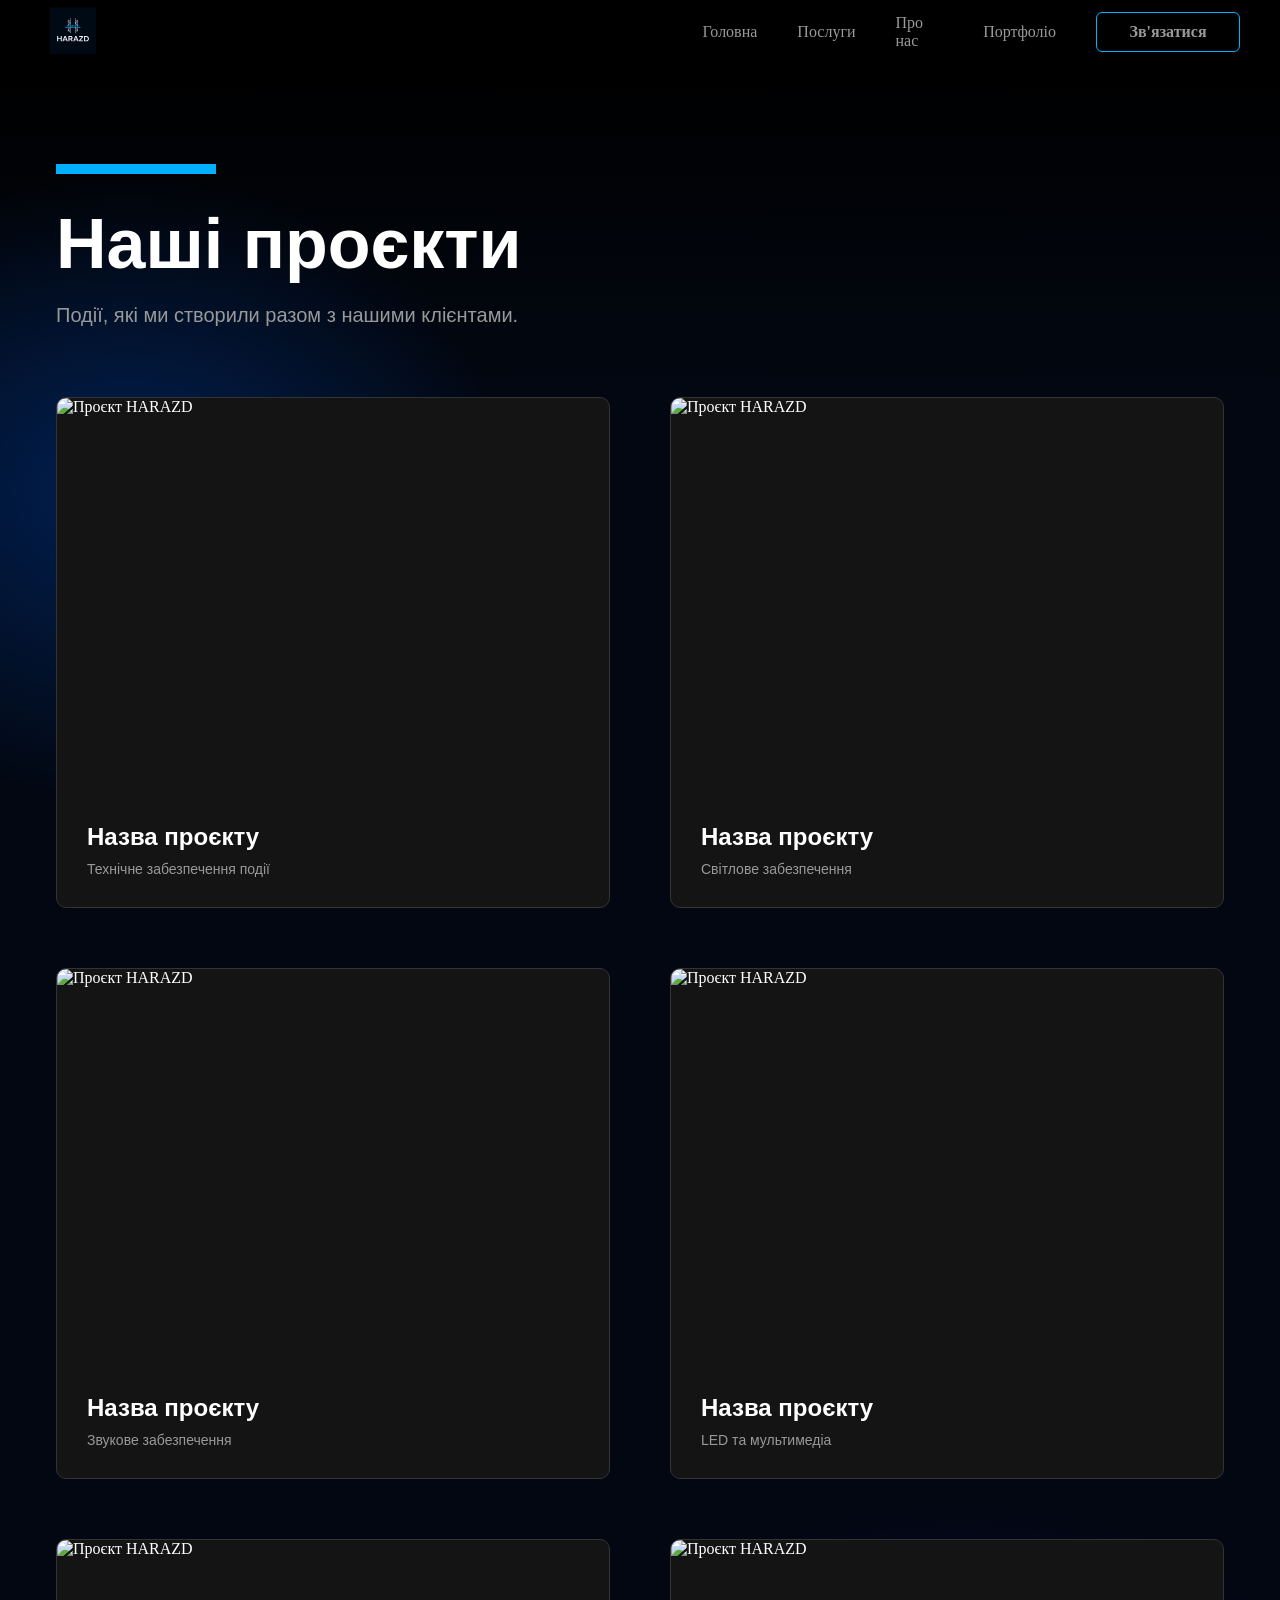
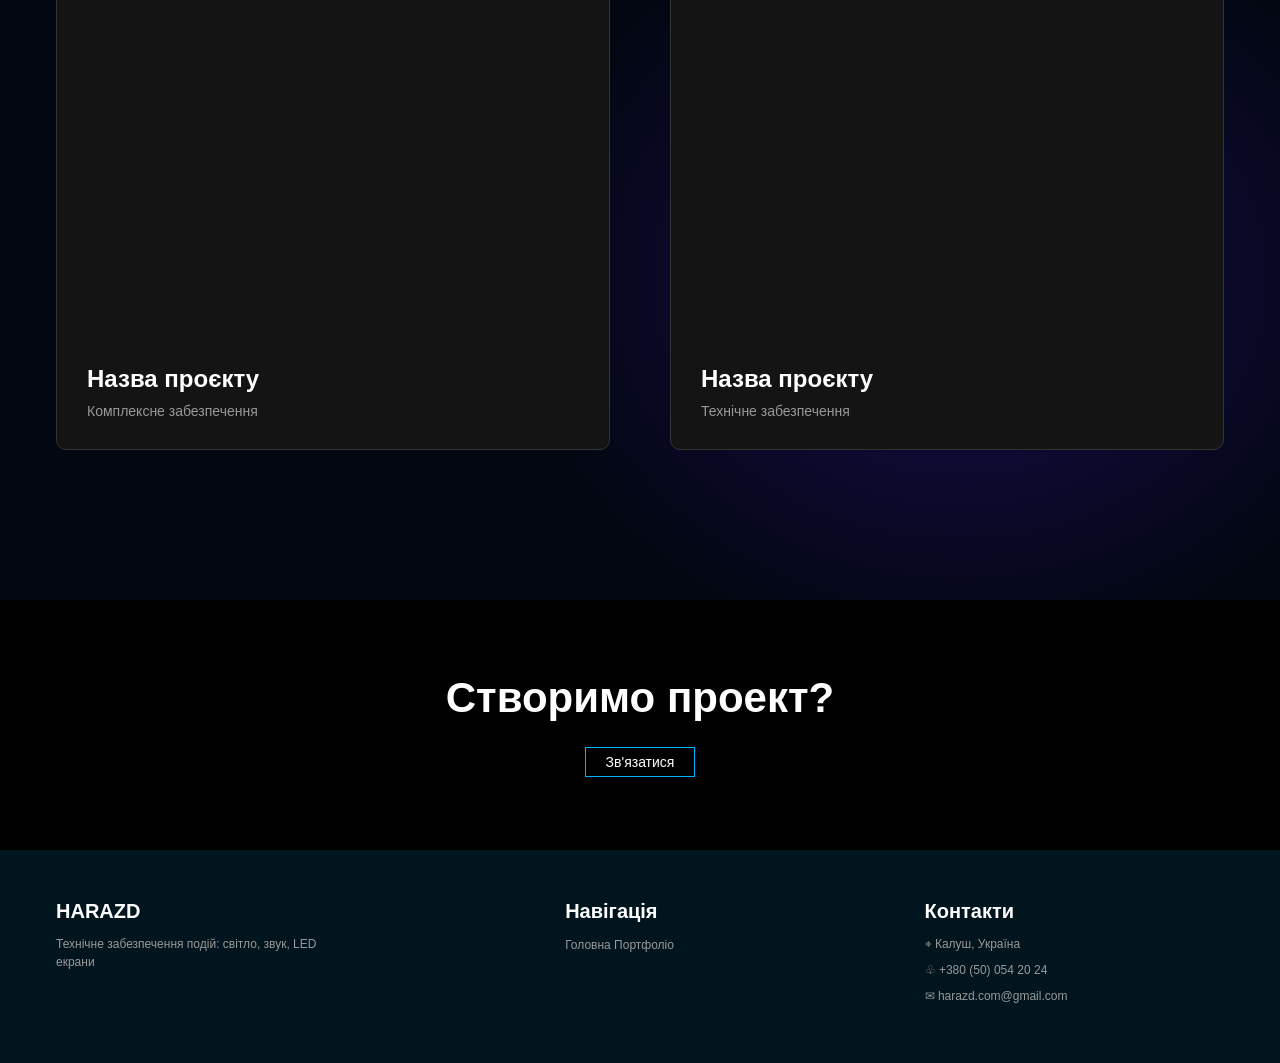
==== portfolio.html @ 04fc7a78 "Створений сайт" ====
<!DOCTYPE html>
<html lang="uk">

<head>
    <meta charset="UTF-8">
    <meta name="viewport" content="width=device-width, initial-scale=1.0">

    <title>Портфоліо</title>

    <link rel="stylesheet" href="css/index.css">
    <link rel="stylesheet" href="css/portfolio.css">
</head>

<body>
    <button class="nav__burger" aria-label="Відкрити меню">
    ☰
    </button>

    <nav class="nav">

        <div class="nav__container">

            <a href="index.html">
                <img
                    src="/img/logo/Harazdlog.svg"
                    alt="HARAZD"
                    class="logo">
            </a>


            <div class="nav__links">

                <a href="index.html">Головна</a>

                <a href="index.html#services">
                    Послуги
                </a>

                <a href="index.html#about">
                    Про нас
                </a>

                <a href="portfolio.html">
                    Портфоліо
                </a>

                <a
                    href="index.html#contact"
                    class="nav__button">
                    Зв'язатися
                </a>

            </div>

        </div>

    </nav>


    <main class="Portfolio">

        <div class="Portfolio__header">

            <div id="blueLine"></div>

            <h1>Наші проєкти</h1>

            <p>
                Події, які ми створили разом
                з нашими клієнтами.
            </p>

        </div>


        <div class="Portfolio__grid">


            <article class="Portfolio__card">

                <div class="Portfolio__image">

                    <img
                        src="/img/portfolio/project1.jpg"
                        alt="Проєкт HARAZD">

                </div>

                <div class="Portfolio__info">

                    <h2>Назва проєкту</h2>

                    <p>
                        Технічне забезпечення події
                    </p>

                </div>

            </article>


            <article class="Portfolio__card">

                <div class="Portfolio__image">

                    <img
                        src="/img/portfolio/project2.jpg"
                        alt="Проєкт HARAZD">

                </div>

                <div class="Portfolio__info">

                    <h2>Назва проєкту</h2>

                    <p>
                        Світлове забезпечення
                    </p>

                </div>

            </article>


            <article class="Portfolio__card">

                <div class="Portfolio__image">

                    <img
                        src="/img/portfolio/project3.jpg"
                        alt="Проєкт HARAZD">

                </div>

                <div class="Portfolio__info">

                    <h2>Назва проєкту</h2>

                    <p>
                        Звукове забезпечення
                    </p>

                </div>

            </article>


            <article class="Portfolio__card">

                <div class="Portfolio__image">

                    <img
                        src="/img/portfolio/project4.jpg"
                        alt="Проєкт HARAZD">

                </div>

                <div class="Portfolio__info">

                    <h2>Назва проєкту</h2>

                    <p>
                        LED та мультимедіа
                    </p>

                </div>

            </article>


            <article class="Portfolio__card">

                <div class="Portfolio__image">

                    <img
                        src="/img/portfolio/project5.jpg"
                        alt="Проєкт HARAZD">

                </div>

                <div class="Portfolio__info">

                    <h2>Назва проєкту</h2>

                    <p>
                        Комплексне забезпечення
                    </p>

                </div>

            </article>


            <article class="Portfolio__card">

                <div class="Portfolio__image">

                    <img
                        src="/img/portfolio/project6.jpg"
                        alt="Проєкт HARAZD">

                </div>

                <div class="Portfolio__info">

                    <h2>Назва проєкту</h2>

                    <p>
                        Технічне забезпечення
                    </p>

                </div>

            </article>

        </div>

    </main>


    <section class="CTA">

        <h1>Створимо проект?</h1>

        <button>
            Зв'язатися
        </button>

    </section>


    <footer class="Footer">

        <div class="Footer__column Footer__brand">

            <h2>HARAZD</h2>

            <p>
                Технічне забезпечення подій:
                світло, звук, LED екрани
            </p>

        </div>


        <div class="Footer__column">

            <h2>Навігація</h2>

            <a href="index.html">
                Головна
            </a>

            <a href="portfolio.html">
                Портфоліо
            </a>

        </div>


        <div class="Footer__column">

            <h2>Контакти</h2>

            <p>⌖ Калуш, Україна</p>

            <p>♧ +380 (50) 054 20 24</p>

            <p>✉ harazd.com@gmail.com</p>

        </div>

    </footer>


    <script src="js/tech.js"></script>
</body>

</html>
---- css/index.css ----
* {
    box-sizing: border-box;
}

html, body {
    margin: 0;
    padding: 0;
}
.nav {
    width: 100%;
    height: 64px;
    position: sticky;
    top: 0;
    z-index: 100;
}

.nav__container {
    max-width:100%;
    height: 100%;
    margin: 0 auto;
    padding: 0 40px;

    background-color: #000000;

    display: flex;  
    align-items: center;
    justify-content: space-between;
}

.logo {
    display: block;
    width: 10%;
    height: 130%;
}

.nav__links {
    display: flex;
    align-items: center;
    gap: 40px;
    font-family:'Times New Roman', Times, serif;
}

.nav__links a{
    color: #999999;
    text-decoration: none;
}

.nav__links a:hover{
    color:#ffffff;
}

.nav__button {
    width: 164px;
    height: 40px;

    display: flex;
    align-items: center;
    justify-content: center;

    border: 1px solid #01B0FF;
    border-radius: 6px;

    color: #FFF;
    font-family: Inter;
    font-size: 16px;
    font-style: normal;
    font-weight: 600;
    line-height: normal;

    text-decoration: none;
    background-color: rgba(0,0,0,0);
}

.nav__button:hover{background-color: #01B0FF;}

.Main {
    position: relative;
    width: 100%;
    height: calc(100vh - 64px);
    overflow: hidden;
}

.Main video {
    position: absolute;
    top: 0;
    left: 0;

    width: 100%;
    height: 100%;

    object-fit: cover;
    z-index: 0;
}

.Main::before {
    content: "";
    position: absolute;
    inset: 0;

    background: rgba(0, 0, 0, 0.5);

    z-index: 1;
}

.Main__content {
      position: relative;
    z-index: 2;

    height: 100%;

    display: flex;
    flex-direction: column;
    justify-content: center;
    align-items: flex-start;

    padding-left: 56px;
}

.Main__h1{
     color: #FFF;
    font-family: Inter;
    font-size: 120px;
    font-weight: 600;
    line-height: 1;

    margin: 0 0 30px 0;
}

.Main__p{
     color: #CFCFCF;
    font-family: Inter;
    font-size: 40px;
    font-weight: 600;
    line-height: 1.2;

    margin: 0 0 40px 0;
}

.Main__buttons{
    display: flex;
    align-items: center;
    gap: 100px;
}

#button__ourProject{
    width: 180px;
    height: 60px;
    background: #01B0FF;
    color: #FFF;
    font-family: Inter;
    font-size: 16px;
    font-style: normal;
    font-weight: 600;
    line-height: normal;
}

#button__ourProject:hover{
    box-shadow: 0 0 20px rgba(1, 176, 255, 0.8);
}

#button__mainContact{
width: 180px;
height: 60px;
border: 1px solid #999;
    border-radius: 6px;

    color: #FFF;
    font-family: Inter;
    font-size: 16px;
    font-style: normal;
    font-weight: 600;
    line-height: normal;

    text-decoration: none;
    background-color: rgba(0,0,0,0);
}

#button__mainContact:hover{
  border: 1px solid #01B0FF;
}

.OurProject{
    width: 100%;
    height: auto;

    padding: 100px 0 150px;

    background: linear-gradient(0deg, rgba(0, 0, 0, 0.90) 0%, rgba(0, 0, 0, 0.90) 100%), #01B0FF;
}

.OurProject .section__cards{
    grid-template-columns: repeat(3,1fr);
    grid-template-rows: repeat(2,1fr);
}

.section__text{
    display:flex;
    width: 100%;
    align-items: center;
    justify-content: space-between;
}

.section__text h1{
    text-align: right;
    margin-right: 41px;

    color: #FFF; 
    font-family: Inter;
    font-size: 70px;
    font-style: normal;
    font-weight: 600;
    line-height: normal;
}

.section__text a{
    text-align: left;
    margin-left: 59px;

    color: #999;
    font-family: Inter;
    font-size: 32px;
    font-style: normal;
    font-weight: 600;
    line-height: normal;
    text-decoration: none;
}

.section__cards {
    display: grid;
    gap: 59px;
    align-items: center;
    justify-items: center;
}

.section__cards div{
    width: 400px;
    height: 450px;

    border-radius: 10px;
    border: 1px solid #FFF;
    background: #141414;
}

.section__cards img {
    width: 400px;
    height: 300px;
    aspect-ratio: 4/3;
    border-radius: 10px 10px 0 0;
    border: 1px solid #FFF;
}

.section__cards h1{
    color: #FFF;
    font-family: Inter;
    font-size: 30px;
    font-style: normal;
    font-weight: 600;
    line-height: normal;
    padding-left: 30px ;
}

.OurServices { 
    width: 100%; 
    min-height: 100vh; 
    padding: 100px 56px; 
 
    background: 
        radial-gradient( 
            ellipse 550px 450px at 10% 20%, 
            rgba(0, 70, 180, 0.40), 
            transparent 70% 
        ), 
        radial-gradient( 
            ellipse 650px 550px at 75% 85%, 
            rgba(65, 20, 190, 0.35), 
            transparent 70% 
        ),
        linear-gradient(
            to bottom,
            #000000 0%,
            #020711 15%,
            #020711 100%
        );

    color: white; 
}

#blueLine{
    display: flex;
    align-items: baseline;
    width: 160px;
    height: 10px;
    background: #01B0FF;
}

.OurServices .section__cards{
    grid-template-columns: repeat(2,1fr);
    grid-template-rows: repeat(2,1fr);
}
.OurServices .section__text{
    display: flex;
    flex-direction: column;
    align-items: flex-start;
}

.OurServices .section__text p{
    margin-top: 19px;
    margin-bottom: 190px;
}

.OurServices .section__text h1{
    margin: 0;
}


/* =========================
   ABOUT
========================= */

.About {
    position: relative;
    width: 100%;
    height: 500px;
    background: #00151D;
    color: #fff;
    padding: 70px 64px;
}

.About__title {
    display: flex;
    justify-content: flex-end;
}

.About__title h1 {
    margin: 0;
    font-family: Inter, sans-serif;
    font-size: 34px;
    font-weight: 600;
}

.About__stats {
    display: flex;
    gap: 60px;
    position: absolute;
    left: 64px;
    bottom: 200px;
}

.About__stat {
    display: flex;
    flex-direction: column;
}

.About__stat strong {
    color: #01B0FF;
    font-family: Inter, sans-serif;
    font-size: 32px;
    font-weight: 600;
    line-height: 1;
}

.About__stat span {
    margin-top: 4px;
    color: #01B0FF;
    font-family: Inter, sans-serif;
    font-size: 14px;
    font-weight: 500;
}


/* =========================
   CTA
========================= */

.CTA {
    width: 100%;
    height: 250px;
    background: #000;
    color: #fff;

    display: flex;
    flex-direction: column;
    align-items: center;
    justify-content: center;
}

.CTA h1 {
    margin: 0 0 25px 0;
    font-family: Inter, sans-serif;
    font-size: 42px;
    font-weight: 600;
}

.CTA button {
    width: 110px;
    height: 30px;

    border: 1px solid #01B0FF;
    background: transparent;
    color: #fff;

    font-family: Inter, sans-serif;
    font-size: 14px;

    cursor: pointer;
}

.CTA button:hover {
    background: #01B0FF;
}


.Footer {
    width: 100%;
    min-height: 210px;
    padding: 50px 56px;

    background: #00151D;
    color: #fff;

    display: grid;
    grid-template-columns: 1.5fr 1fr 1fr;
    gap: 60px;
}

.Footer__column h2 {
    margin: 0 0 12px 0;

    font-family: Inter, sans-serif;
    font-size: 20px;
    font-weight: 600;
}

.Footer__column p,
.Footer__column a {
    margin: 0 0 8px 0;

    color: #999;
    font-family: Inter, sans-serif;
    font-size: 12px;
    line-height: 1.5;

    text-decoration: none;
}

.Footer__brand p {
    max-width: 300px;
}


/* =========================
   CONTACT MODAL
========================= */

.contact__overlay {
    position: fixed;
    inset: 0;

    display: none;
    align-items: center;
    justify-content: center;

    background: rgba(0, 0, 0, 0.75);

    backdrop-filter: blur(5px);

    z-index: 1000;
}

.contact__overlay.active {
    display: flex;
}


.contact__modal {
    position: relative;

    width: 450px;
    max-width: calc(100% - 40px);

    padding: 40px;

    background: #101010;

    border: 1px solid #333;
    border-radius: 12px;

    color: white;

    box-shadow: 0 0 40px rgba(0, 0, 0, 0.7);

    animation: contactOpen 0.25s ease;
}


@keyframes contactOpen {

    from {
        opacity: 0;
        transform: translateY(20px) scale(0.95);
    }

    to {
        opacity: 1;
        transform: translateY(0) scale(1);
    }

}


.contact__modal h2 {
    margin: 0;

    font-family: Inter, sans-serif;
    font-size: 28px;
    font-weight: 600;
}


.contact__modal > p {
    margin: 10px 0 30px;

    color: #999;

    font-family: Inter, sans-serif;
    font-size: 15px;
}


/* CLOSE */

.contact__close {
    position: absolute;

    top: 15px;
    right: 18px;

    width: 35px;
    height: 35px;

    border: none;
    background: transparent;

    color: #999;

    font-size: 30px;
    line-height: 1;

    cursor: pointer;

    transition: 0.2s;
}


.contact__close:hover {
    color: #01B0FF;
}


/* CONTACT ITEMS */

.contact__links {
    display: flex;
    flex-direction: column;

    gap: 12px;
}


.contact__item {
    display: flex;
    align-items: center;

    gap: 15px;

    padding: 14px;

    border: 1px solid #292929;
    border-radius: 8px;

    color: white;

    text-decoration: none;

    transition: 0.2s;
}


.contact__item:hover {
    border-color: #01B0FF;
    background: rgba(1, 176, 255, 0.08);

    transform: translateX(4px);
}


.contact__icon {
    width: 42px;
    height: 42px;

    display: flex;
    align-items: center;
    justify-content: center;

    flex-shrink: 0;

    border-radius: 8px;

    background: #01B0FF;

    color: white;

    font-size: 20px;
}


.contact__item div {
    display: flex;
    flex-direction: column;

    gap: 3px;
}


.contact__item strong {
    font-family: Inter, sans-serif;
    font-size: 15px;
}


.contact__item small {
    color: #999;

    font-family: Inter, sans-serif;
    font-size: 12px;
}


/* MOBILE */

@media (max-width: 600px) {

    .contact__modal {
        width: calc(100% - 30px);

        padding: 30px 20px;
    }

    .contact__modal h2 {
        font-size: 24px;
    }

}


/* =========================================================
   ADAPTIVE — дизайн desktop не змінюємо
   ========================================================= */

/* Burger прихований на ПК */
.nav__burger {
    display: none;
}


/* ---------- TABLET ---------- */

@media (max-width: 1100px) {

    .nav__container {
        padding: 0 30px;
    }

    .nav__links {
        gap: 20px;
    }

    .nav__button {
        width: 140px;
    }

    .Main__content {
        padding-left: 40px;
    }

    .Main__h1 {
        font-size: 90px;
    }

    .Main__p {
        font-size: 32px;
    }

    .Main__buttons {
        gap: 40px;
    }

    .OurProject {
        padding-left: 30px;
        padding-right: 30px;
    }

    .OurProject .section__cards {
        grid-template-columns: repeat(2, minmax(0, 1fr));
        gap: 30px;
    }

    .OurProject .section__cards > div {
        width: 100%;
        max-width: 400px;
    }

    .OurServices {
        padding-left: 30px;
        padding-right: 30px;
    }

    .OurServices .section__cards {
        gap: 30px;
    }

    .OurServices .section__cards > div {
        width: 100%;
        max-width: 400px;
    }

    .OurServices .section__cards img {
        width: 100%;
        max-width: 400px;
    }

    .About {
        padding-left: 40px;
        padding-right: 40px;
    }
}


/* ---------- MOBILE ---------- */

@media (max-width: 700px) {

    /* NAV */

    .nav {
        height: 60px;
    }

    .nav__container {
        position: relative;
        padding: 0 20px;
    }

    .logo {
        width: 70px;
        height: 100%;
    }

    .nav__burger {
        display: block;
        margin-left: auto;
        padding: 0;

        border: 0;
        background: transparent;

        color: #fff;
        font-size: 28px;
        line-height: 1;

        cursor: pointer;
    }

    .nav__links {
        position: absolute;
        top: 60px;
        left: 0;

        width: 100%;
        padding: 20px;

        background: #000;

        display: none;
        flex-direction: column;
        align-items: stretch;

        gap: 10px;

        border-top: 1px solid #222;
    }

    .nav__links.active {
        display: flex;
    }

    .nav__links a {
        padding: 10px 0;
        text-align: center;
        font-size: 16px;
    }

    .nav__button {
        width: 100%;
    }


    /* MAIN */

    .Main {
        height: calc(100vh - 60px);
        min-height: 600px;
    }

    .Main__content {
        padding: 30px 20px;
    }

    .Main__h1 {
        font-size: clamp(55px, 16vw, 85px);
        margin-bottom: 20px;
    }

    .Main__p {
        font-size: clamp(24px, 6vw, 32px);
        margin-bottom: 30px;
    }

    .Main__buttons {
        flex-direction: column;
        align-items: flex-start;
        gap: 15px;
    }


    /* PROJECTS */

    .OurProject {
        padding: 60px 20px 80px;
    }

    .OurProject .section__text {
        flex-direction: column-reverse;
        align-items: flex-start;
        gap: 15px;
        margin-bottom: 40px;
    }

    .section__text h1 {
        margin-right: 0;
        font-size: 42px;
    }

    .section__text a {
        margin-left: 0;
        font-size: 20px;
    }

    .OurProject .section__cards {
        grid-template-columns: 1fr;
        gap: 25px;
    }

    .OurProject .section__cards > div {
        width: 100%;
        max-width: 400px;
    }


    /* SERVICES */

    .OurServices {
        min-height: auto;
        padding: 60px 20px 80px;
    }

    #blueLine {
        width: 100px;
        height: 7px;
    }

    .OurServices .section__text {
        margin-bottom: 40px;
    }

    .OurServices .section__text h1 {
        font-size: 42px;
    }

    .OurServices .section__text p {
        margin: 15px 0 0;
        font-size: 16px;
        line-height: 1.5;
    }

    .OurServices .section__cards {
        grid-template-columns: 1fr;
        gap: 25px;
    }

    .OurServices .section__cards > div {
        width: 100%;
        max-width: 400px;
        height: auto;
        overflow: hidden;
    }

    .OurServices .section__cards img {
        width: 100%;
        max-width: none;
        height: 280px;
        display: block;
        object-fit: cover;
    }

    .OurServices .section__cards h1 {
        margin: 20px;
        padding-left: 0;
        font-size: 22px;
    }


    /* ABOUT */

    .About {
        height: 450px;
        padding: 50px 20px;
    }

    .About__title {
        justify-content: flex-start;
    }

    .About__title h1 {
        font-size: 42px;
    }

    .About__stats {
        left: 20px;
        bottom: 100px;
        gap: 40px;
    }

    .About__stat strong {
        font-size: 30px;
    }

    .About__stat span {
        font-size: 13px;
    }


    /* CTA */

    .CTA {
        height: 200px;
        padding: 30px 20px;
    }

    .CTA h1 {
        font-size: 32px;
        text-align: center;
    }

    .CTA button {
        width: 120px;
        height: 35px;
        font-size: 14px;
    }


    /* FOOTER */

    .Footer {
        min-height: auto;
        padding: 50px 25px;
        grid-template-columns: 1fr;
        gap: 40px;
    }

    .Footer__column h2 {
        font-size: 20px;
    }

    .Footer__column p,
    .Footer__column a {
        font-size: 13px;
    }


    /* CONTACT MODAL */

    .contact__modal {
        width: calc(100% - 30px);
        padding: 30px 20px;
    }

    .contact__modal h2 {
        font-size: 24px;
    }
}
---- css/portfolio.css ----
* {
    box-sizing: border-box;
}


.Portfolio {
    width: 100%;
    min-height: 100vh;

    padding: 100px 56px 150px;

    background:
        radial-gradient(
            ellipse 550px 450px at 10% 20%,
            rgba(0, 70, 180, 0.40),
            transparent 70%
        ),

        radial-gradient(
            ellipse 650px 550px at 75% 85%,
            rgba(65, 20, 190, 0.35),
            transparent 70%
        ),

        linear-gradient(
            to bottom,
            #000000 0%,
            #020711 15%,
            #020711 100%
        );

    color: white;
}


.Portfolio__header {
    margin-bottom: 70px;
}

.Portfolio__header #blueLine {
    width: 160px;
    height: 10px;

    background: #01B0FF;

    margin-bottom: 30px;
}

.Portfolio__header h1 {
    margin: 0;

    font-family: Inter, sans-serif;
    font-size: 70px;
    font-weight: 600;
}

.Portfolio__header p {
    margin: 20px 0 0;

    color: #999;

    font-family: Inter, sans-serif;
    font-size: 20px;
}



.Portfolio__grid {
    display: grid;

    grid-template-columns: repeat(2, 1fr);

    gap: 60px;
}


.Portfolio__card {
    overflow: hidden;

    border-radius: 10px;

    background: #141414;

    border: 1px solid #333;

    transition:
        transform 0.3s ease,
        border-color 0.3s ease;
}


.Portfolio__card:hover {
    transform: translateY(-8px);

    border-color: #01B0FF;
}


.Portfolio__image {
    width: 100%;
    height: 400px;

    overflow: hidden;
}


.Portfolio__image img {
    width: 100%;
    height: 100%;

    display: block;

    object-fit: cover;

    transition: transform 0.4s ease;
}


.Portfolio__card:hover img {
    transform: scale(1.05);
}


.Portfolio__info {
    padding: 25px 30px 30px;
}


.Portfolio__info h2 {
    margin: 0 0 10px;

    font-family: Inter, sans-serif;
    font-size: 24px;
    font-weight: 600;
}


.Portfolio__info p {
    margin: 0;

    color: #999;

    font-family: Inter, sans-serif;
    font-size: 14px;
}


@media (max-width: 900px) {

    .Portfolio {
        padding: 70px 30px 100px;
    }

    .Portfolio__header h1 {
        font-size: 50px;
    }

    .Portfolio__grid {
        grid-template-columns: 1fr;
    }

}


@media (max-width: 600px) {

    .Portfolio {
        padding: 50px 20px 80px;
    }

    .Portfolio__header h1 {
        font-size: 38px;
    }

    .Portfolio__header p {
        font-size: 16px;
    }

    .Portfolio__image {
        height: 280px;
    }

    .Portfolio__info {
        padding: 20px;
    }

}
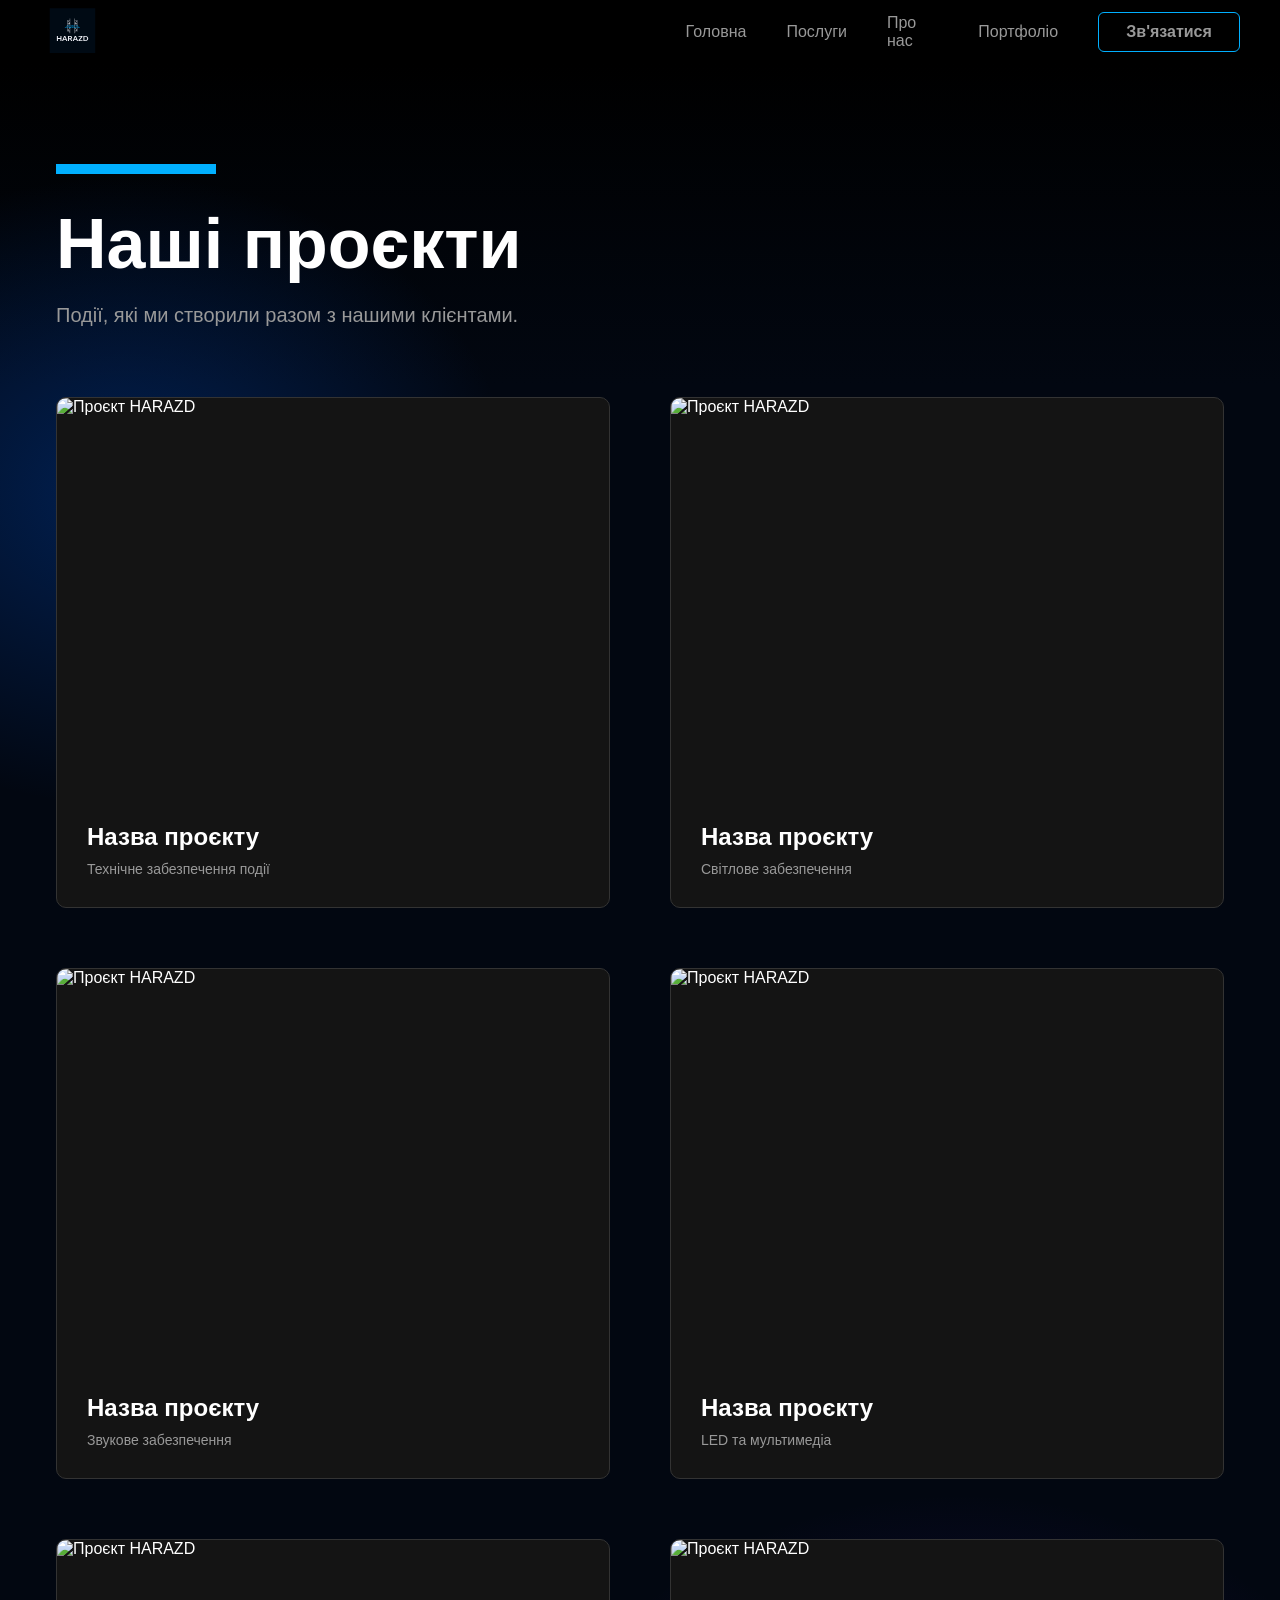
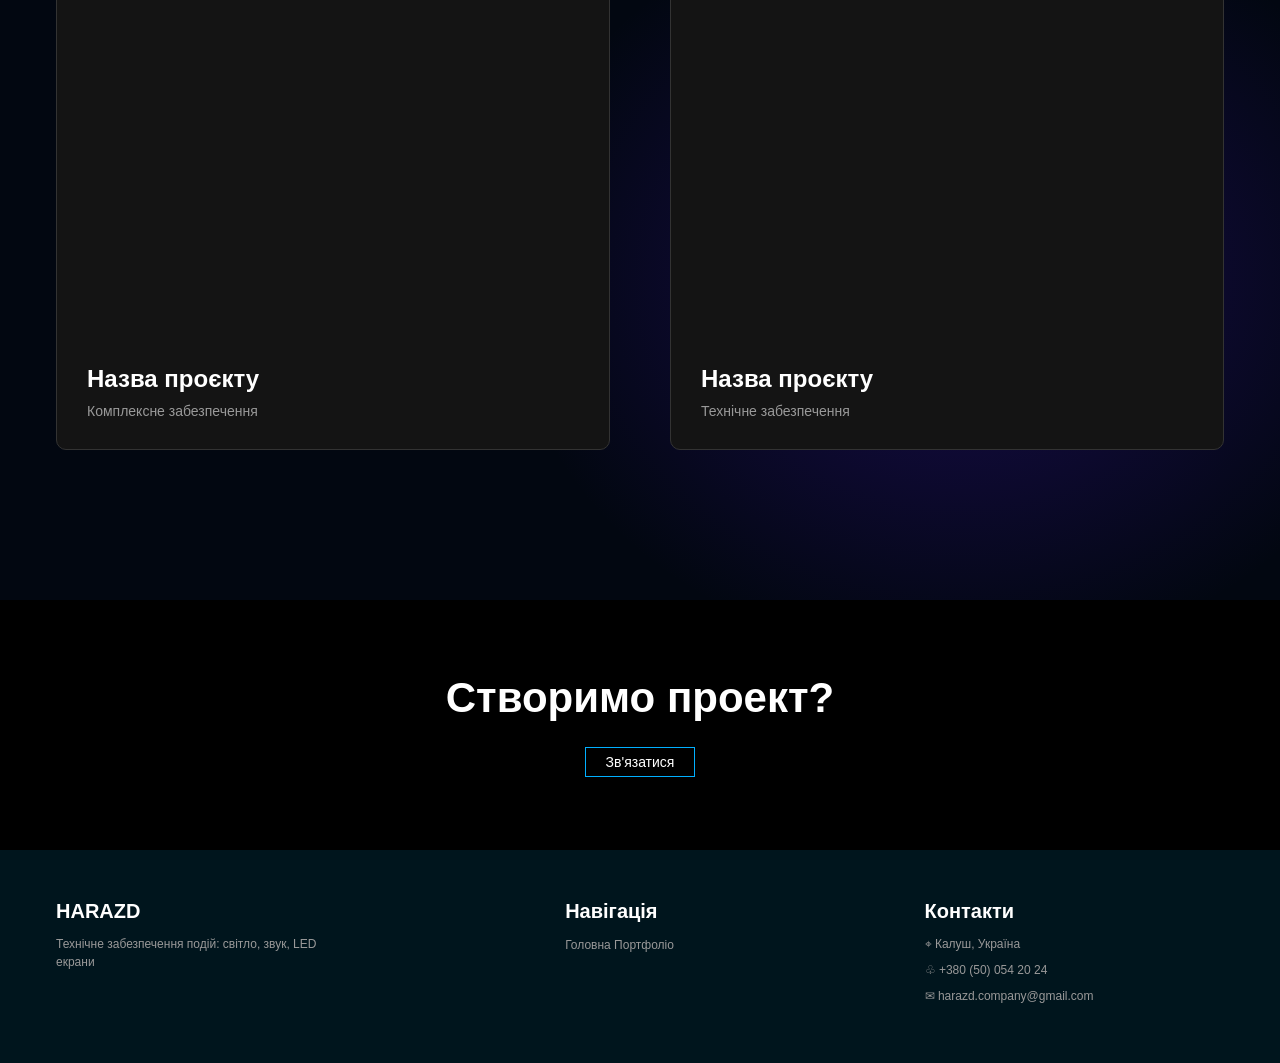
==== commit 28fd353c: "Шрифт без засічок" ====
--- a/portfolio.html
+++ b/portfolio.html
@@ -22,7 +22,7 @@
 
             <a href="index.html">
                 <img
-                    src="/img/logo/Harazdlog.svg"
+                    src="img/logo/Harazdlog.svg"
                     alt="HARAZD"
                     class="logo">
             </a>
@@ -81,7 +81,7 @@
                 <div class="Portfolio__image">
 
                     <img
-                        src="/img/portfolio/project1.jpg"
+                        src="img/portfolio/project1.jpg"
                         alt="Проєкт HARAZD">
 
                 </div>
@@ -104,7 +104,7 @@
                 <div class="Portfolio__image">
 
                     <img
-                        src="/img/portfolio/project2.jpg"
+                        src="img/portfolio/project2.jpg"
                         alt="Проєкт HARAZD">
 
                 </div>
@@ -127,7 +127,7 @@
                 <div class="Portfolio__image">
 
                     <img
-                        src="/img/portfolio/project3.jpg"
+                        src="img/portfolio/project3.jpg"
                         alt="Проєкт HARAZD">
 
                 </div>
@@ -150,7 +150,7 @@
                 <div class="Portfolio__image">
 
                     <img
-                        src="/img/portfolio/project4.jpg"
+                        src="img/portfolio/project4.jpg"
                         alt="Проєкт HARAZD">
 
                 </div>
@@ -173,7 +173,7 @@
                 <div class="Portfolio__image">
 
                     <img
-                        src="/img/portfolio/project5.jpg"
+                        src="img/portfolio/project5.jpg"
                         alt="Проєкт HARAZD">
 
                 </div>
@@ -196,7 +196,7 @@
                 <div class="Portfolio__image">
 
                     <img
-                        src="/img/portfolio/project6.jpg"
+                        src="img/portfolio/project6.jpg"
                         alt="Проєкт HARAZD">
 
                 </div>
@@ -266,14 +266,14 @@
 
             <p>♧ +380 (50) 054 20 24</p>
 
-            <p>✉ harazd.com@gmail.com</p>
+            <p>✉ harazd.company@gmail.com</p>
 
         </div>
 
     </footer>
 
 
-    <script src="js/tech.js"></script>
+    <script src="tech.js"></script>
 </body>
 
 </html>
--- a/css/index.css
+++ b/css/index.css
@@ -1,5 +1,9 @@
 * {
     box-sizing: border-box;
+}
+
+* {
+    font-family: Arial, sans-serif !important;
 }
 
 html, body {
@@ -368,10 +372,6 @@
 }
 
 
-/* =========================
-   CTA
-========================= */
-
 .CTA {
     width: 100%;
     height: 250px;
@@ -448,10 +448,6 @@
 }
 
 
-/* =========================
-   CONTACT MODAL
-========================= */
-
 .contact__overlay {
     position: fixed;
     inset: 0;
@@ -527,8 +523,6 @@
 }
 
 
-/* CLOSE */
-
 .contact__close {
     position: absolute;
 
@@ -556,8 +550,6 @@
     color: #01B0FF;
 }
 
-
-/* CONTACT ITEMS */
 
 .contact__links {
     display: flex;
@@ -636,8 +628,6 @@
 }
 
 
-/* MOBILE */
-
 @media (max-width: 600px) {
 
     .contact__modal {
@@ -653,17 +643,10 @@
 }
 
 
-/* =========================================================
-   ADAPTIVE — дизайн desktop не змінюємо
-   ========================================================= */
-
-/* Burger прихований на ПК */
 .nav__burger {
     display: none;
 }
 
-
-/* ---------- TABLET ---------- */
 
 @media (max-width: 1100px) {
 
@@ -736,11 +719,7 @@
 }
 
 
-/* ---------- MOBILE ---------- */
-
 @media (max-width: 700px) {
-
-    /* NAV */
 
     .nav {
         height: 60px;
@@ -805,8 +784,6 @@
     }
 
 
-    /* MAIN */
-
     .Main {
         height: calc(100vh - 60px);
         min-height: 600px;
@@ -832,8 +809,6 @@
         gap: 15px;
     }
 
-
-    /* PROJECTS */
 
     .OurProject {
         padding: 60px 20px 80px;
@@ -866,8 +841,6 @@
         max-width: 400px;
     }
 
-
-    /* SERVICES */
 
     .OurServices {
         min-height: auto;
@@ -920,8 +893,6 @@
     }
 
 
-    /* ABOUT */
-
     .About {
         height: 450px;
         padding: 50px 20px;
@@ -950,8 +921,6 @@
     }
 
 
-    /* CTA */
-
     .CTA {
         height: 200px;
         padding: 30px 20px;
@@ -968,8 +937,6 @@
         font-size: 14px;
     }
 
-
-    /* FOOTER */
 
     .Footer {
         min-height: auto;
@@ -988,8 +955,6 @@
     }
 
 
-    /* CONTACT MODAL */
-
     .contact__modal {
         width: calc(100% - 30px);
         padding: 30px 20px;
